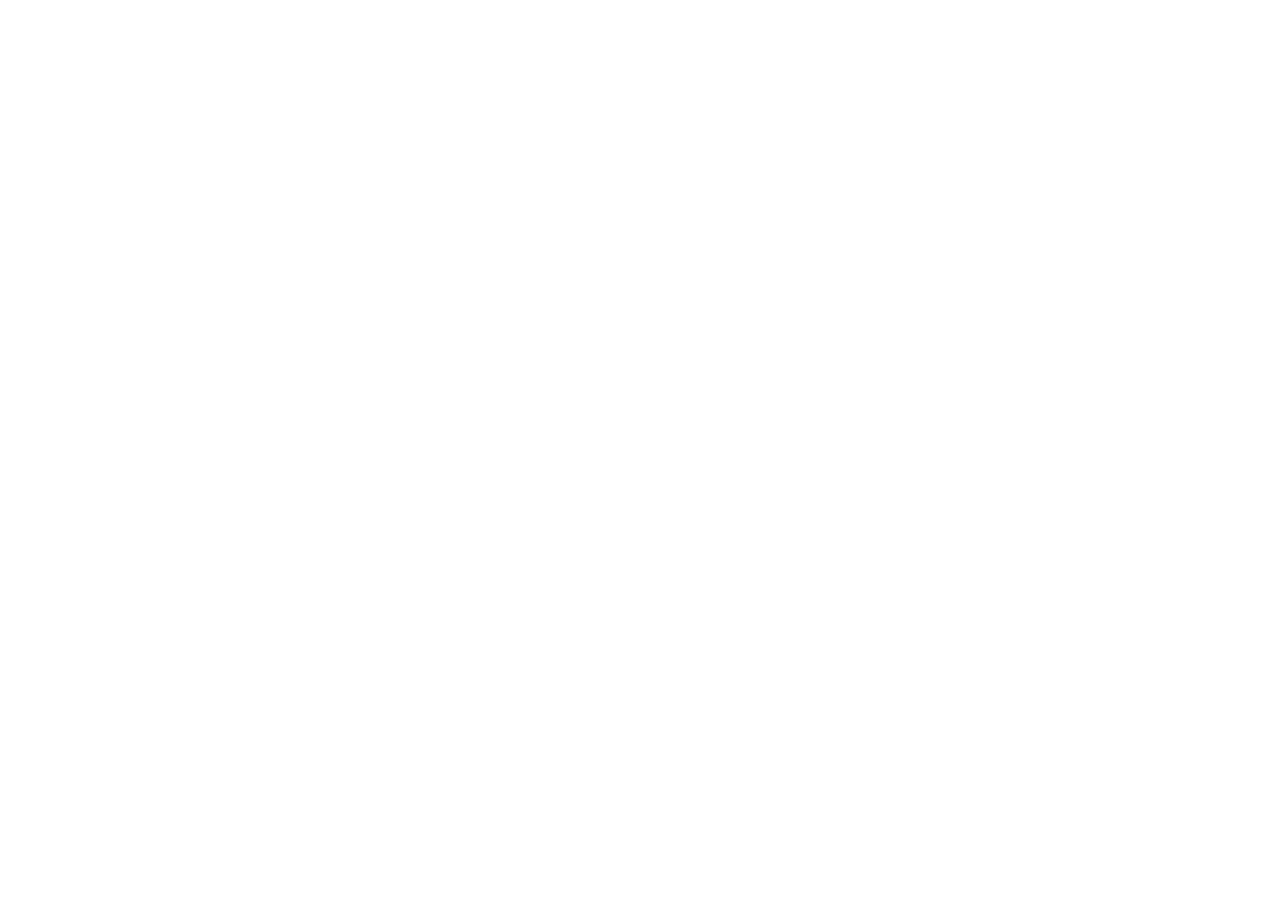
==== index.html @ 8fc1bc32 "poceli smo" ====
<!DOCTYPE html>
<html lang="sr">
<head>
    <meta charset="UTF-8">
    <meta http-equiv="X-UA-Compatible" content="IE=edge">
    <meta name="viewport" content="width=device-width, initial-scale=1.0">
    <title>Buzdovan ili vitez</title>
    <link rel="stylesheet" href="style.css">
    <script src="script.js" defer></script>
</head>
<body>
    
</body>
</html>
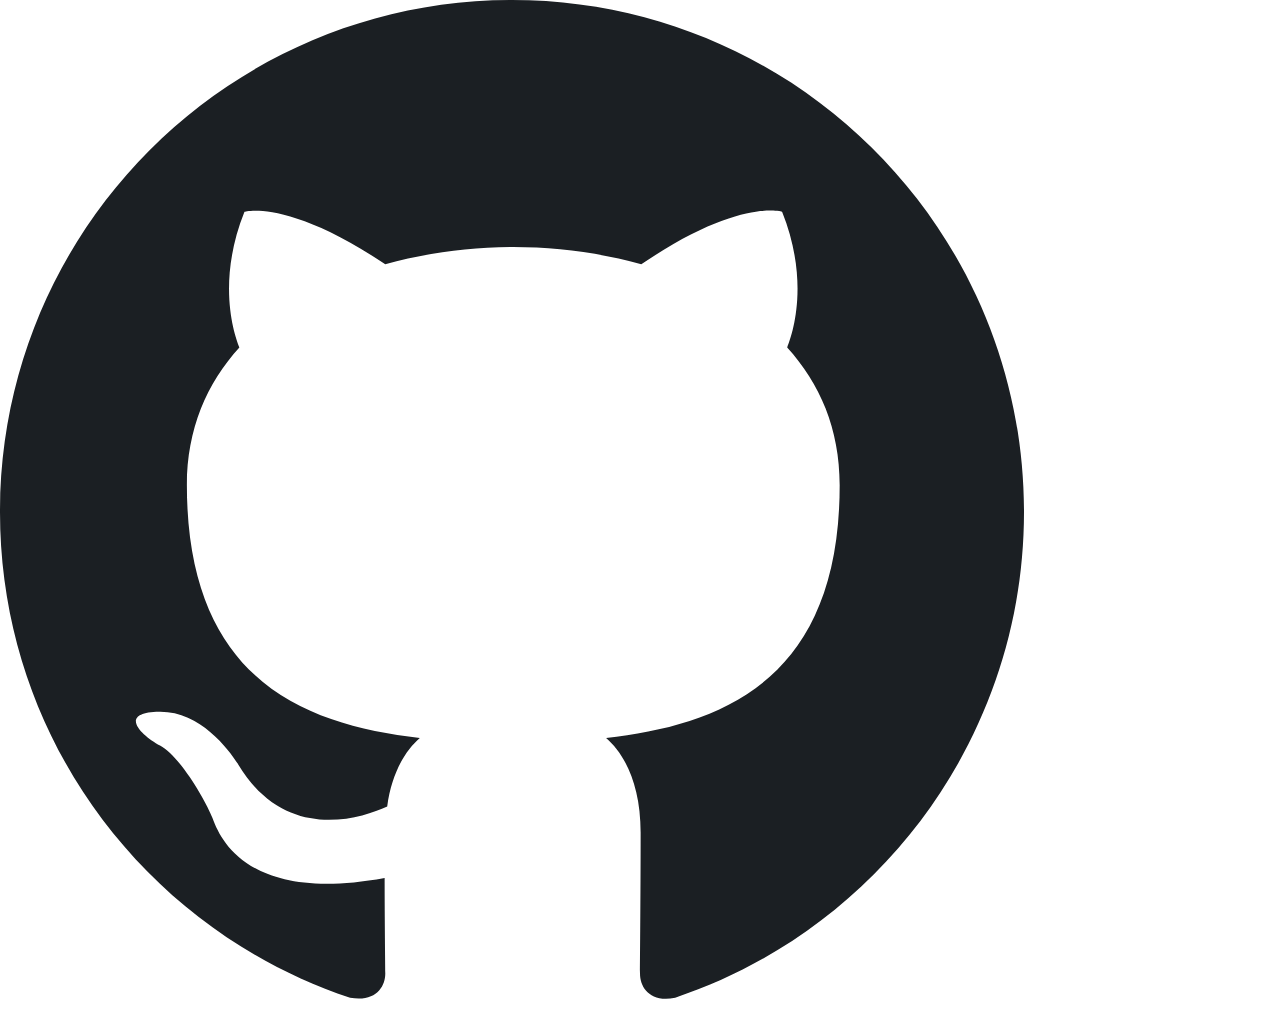
==== commit 69af9a4a: "Dodat butstarp" ====
--- a/index.html
+++ b/index.html
@@ -5,10 +5,18 @@
     <meta http-equiv="X-UA-Compatible" content="IE=edge">
     <meta name="viewport" content="width=device-width, initial-scale=1.0">
     <title>Buzdovan ili vitez</title>
+    <link href="https://cdn.jsdelivr.net/npm/bootstrap@5.0.2/dist/css/bootstrap.min.css" rel="stylesheet" integrity="sha384-EVSTQN3/azprG1Anm3QDgpJLIm9Nao0Yz1ztcQTwFspd3yD65VohhpuuCOmLASjC" crossorigin="anonymous">
     <link rel="stylesheet" href="style.css">
+    <script src="https://cdn.jsdelivr.net/npm/@popperjs/core@2.9.2/dist/umd/popper.min.js" integrity="sha384-IQsoLXl5PILFhosVNubq5LC7Qb9DXgDA9i+tQ8Zj3iwWAwPtgFTxbJ8NT4GN1R8p" crossorigin="anonymous"></script>
+    <script src="https://cdn.jsdelivr.net/npm/bootstrap@5.0.2/dist/js/bootstrap.min.js" integrity="sha384-cVKIPhGWiC2Al4u+LWgxfKTRIcfu0JTxR+EQDz/bgldoEyl4H0zUF0QKbrJ0EcQF" crossorigin="anonymous"></script>
     <script src="script.js" defer></script>
 </head>
 <body>
-    
+    <nav>
+        <div></div>
+        <div>
+            <a href="https://github.com/anonymousvegan"><img src="git.svg" alt="Github Logo"></a>
+        </div>
+    </nav>
 </body>
 </html>--- a/style.css
+++ b/style.css
@@ -0,0 +1,8 @@
+*, *::after, *::before{
+    font-family: arial;
+    margin: 0;
+    padding: 0;
+}
+body{
+
+}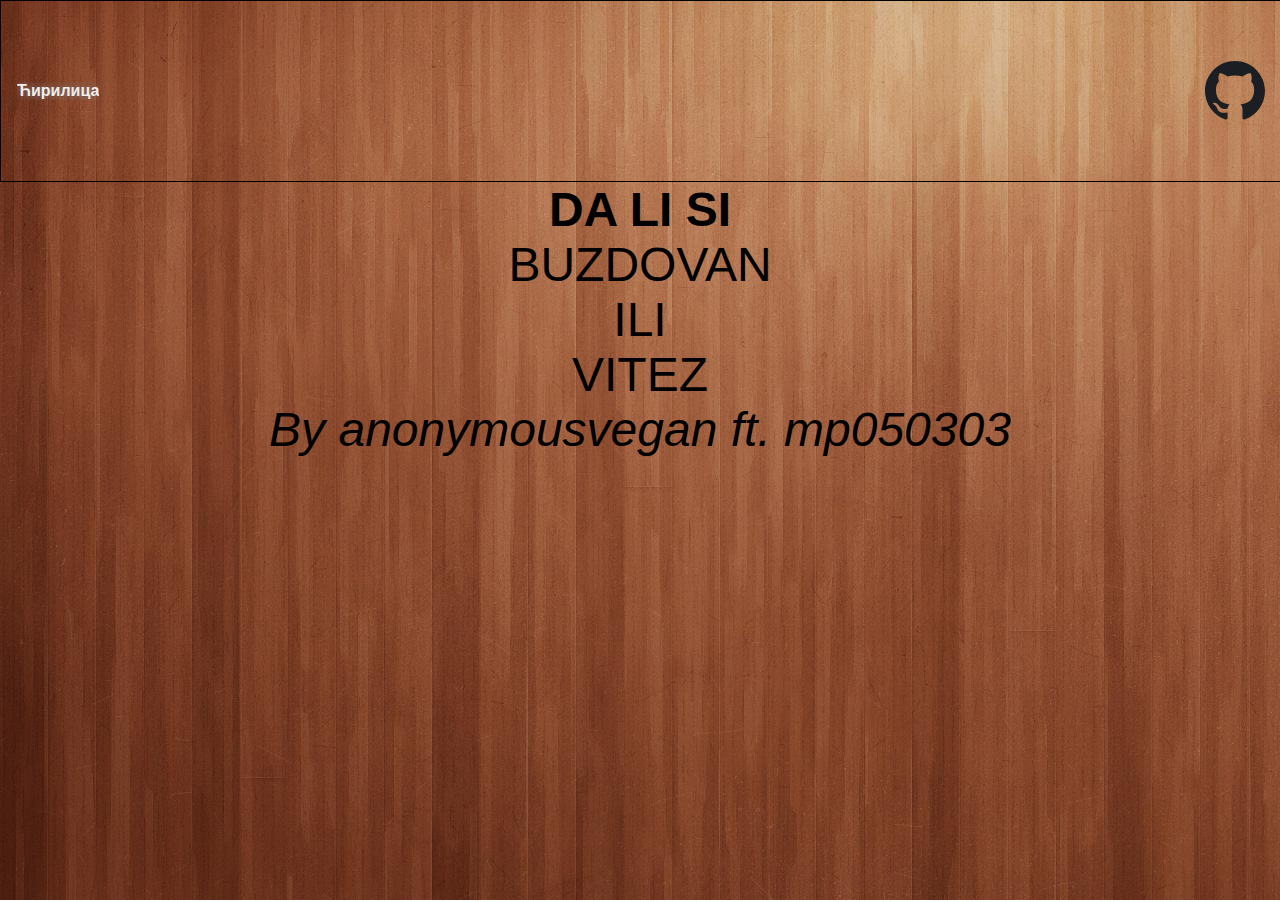
==== commit 224ed963: "izmene i dodavanje" ====
--- a/index.html
+++ b/index.html
@@ -13,10 +13,33 @@
 </head>
 <body>
     <nav>
-        <div></div>
+        <div id= "jezik">
+            Ћирилица
+        </div>
         <div>
-            <a href="https://github.com/anonymousvegan"><img src="git.svg" alt="Github Logo"></a>
+            <a id="logo" href="https://github.com/anonymousvegan"><img src="git.svg" alt="Github Logo"></a>
         </div>
     </nav>
+
+    <div class="container">
+        <p class="text-primary">
+            <b>DA LI SI</b>
+        </p>
+        <p>
+            BUZDOVAN
+        </p>
+        <p>
+            ILI
+        </p>
+        <p>
+            VITEZ
+        </p>
+
+        <p>
+            <i>
+                By anonymousvegan ft. mp050303
+            </i>
+        </p>
+    </div>
 </body>
 </html>--- a/style.css
+++ b/style.css
@@ -1,8 +1,56 @@
+:root{
+    --logo: 60px;
+}
+
 *, *::after, *::before{
     font-family: arial;
     margin: 0;
     padding: 0;
+    overflow: hidden;
 }
 body{
+    width: 100vw;
+    height: 100vh;
+    background: url(pozadina.jpg);
+}
+nav{
+    width: 100vw;
+    height: 20vh;
+    display: flex;
+    justify-content: space-between;
+    align-items: center;
+    border: 1px solid black;
+}
+a{
+    display: block;
+    width: var(--logo);
+    height: var(--logo);
+}
+a img{
+    width: var(--logo);
+    height: var(--logo);
+ 
+}
 
-}+#logo {
+    margin-right: 1rem;
+}
+
+#jezik {
+    margin-left: 1rem;
+    color: #eee;
+    text-shadow: 0 0 10px grey;
+    font-weight: 900;
+}
+
+.container {
+    height: 80vh;
+    width: 100%;
+
+}
+
+.container p {
+    font-size: 3rem;
+    text-align: center;
+}
+
